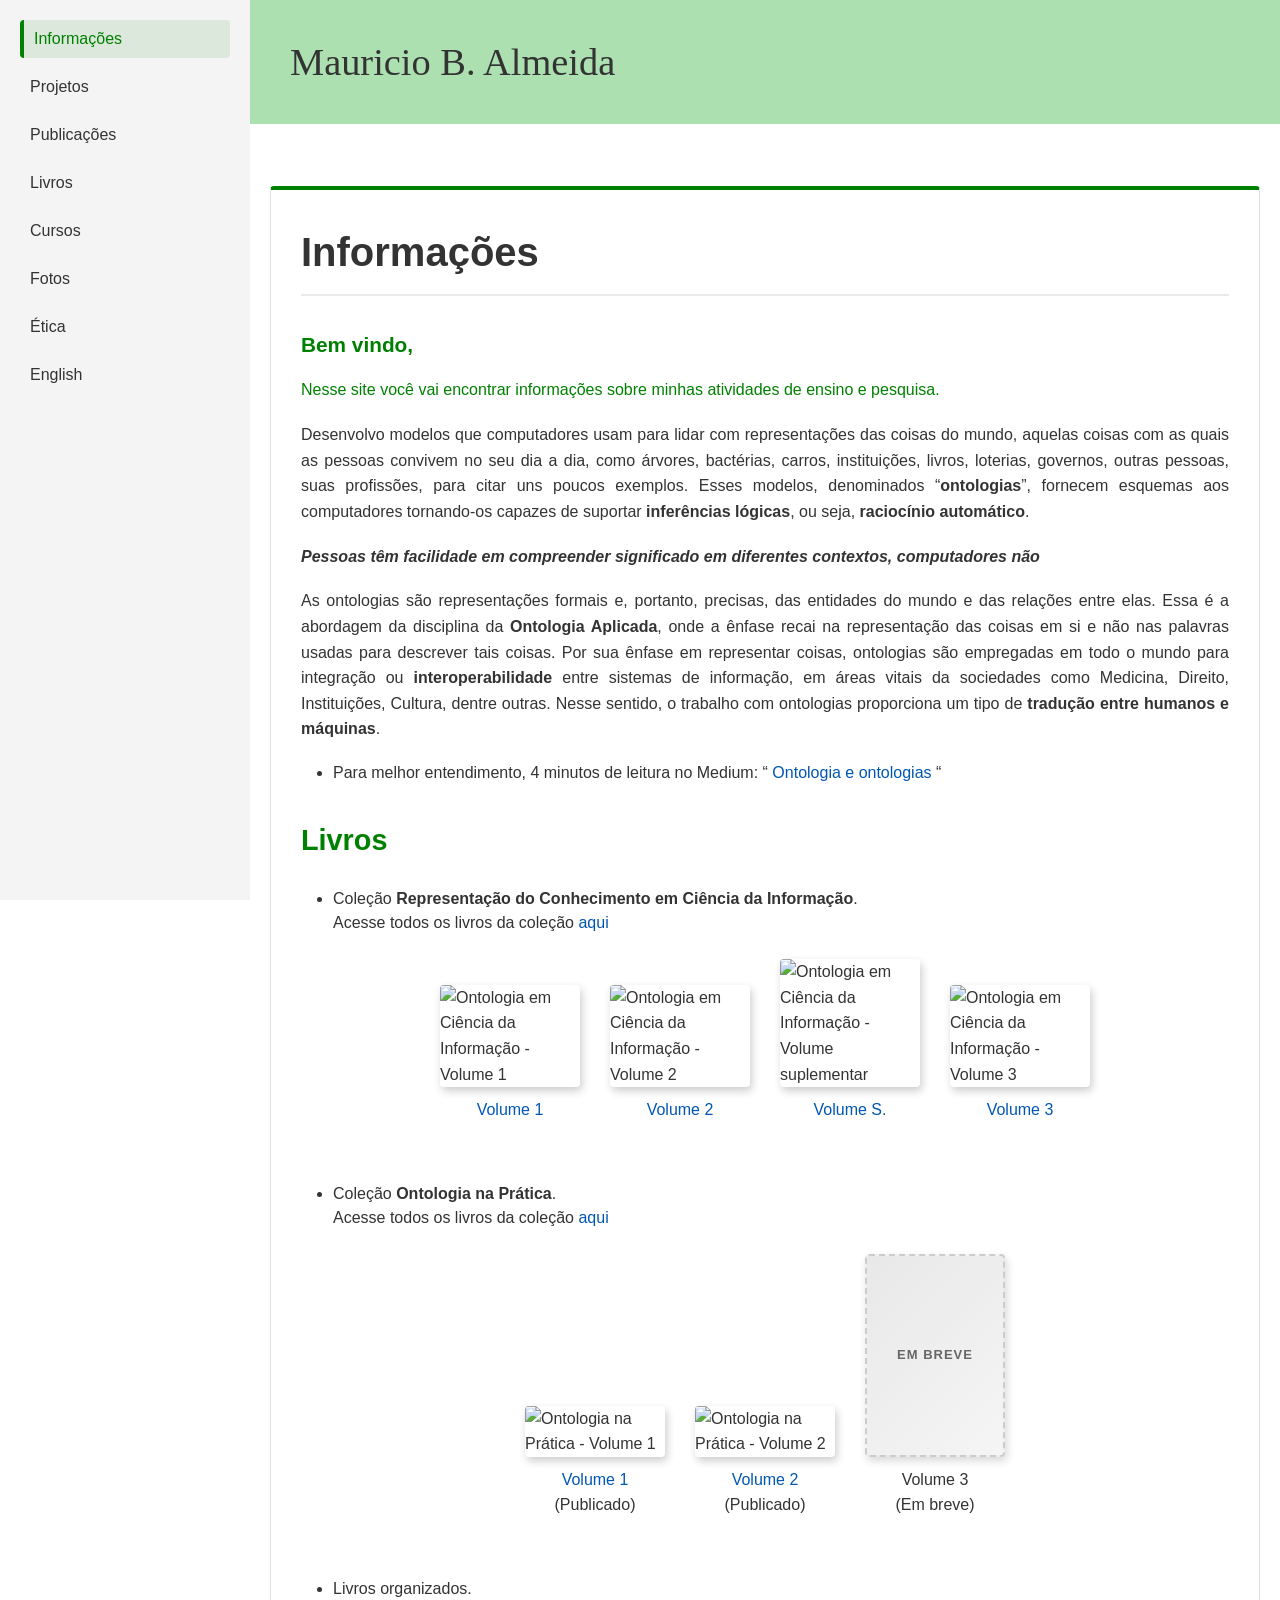
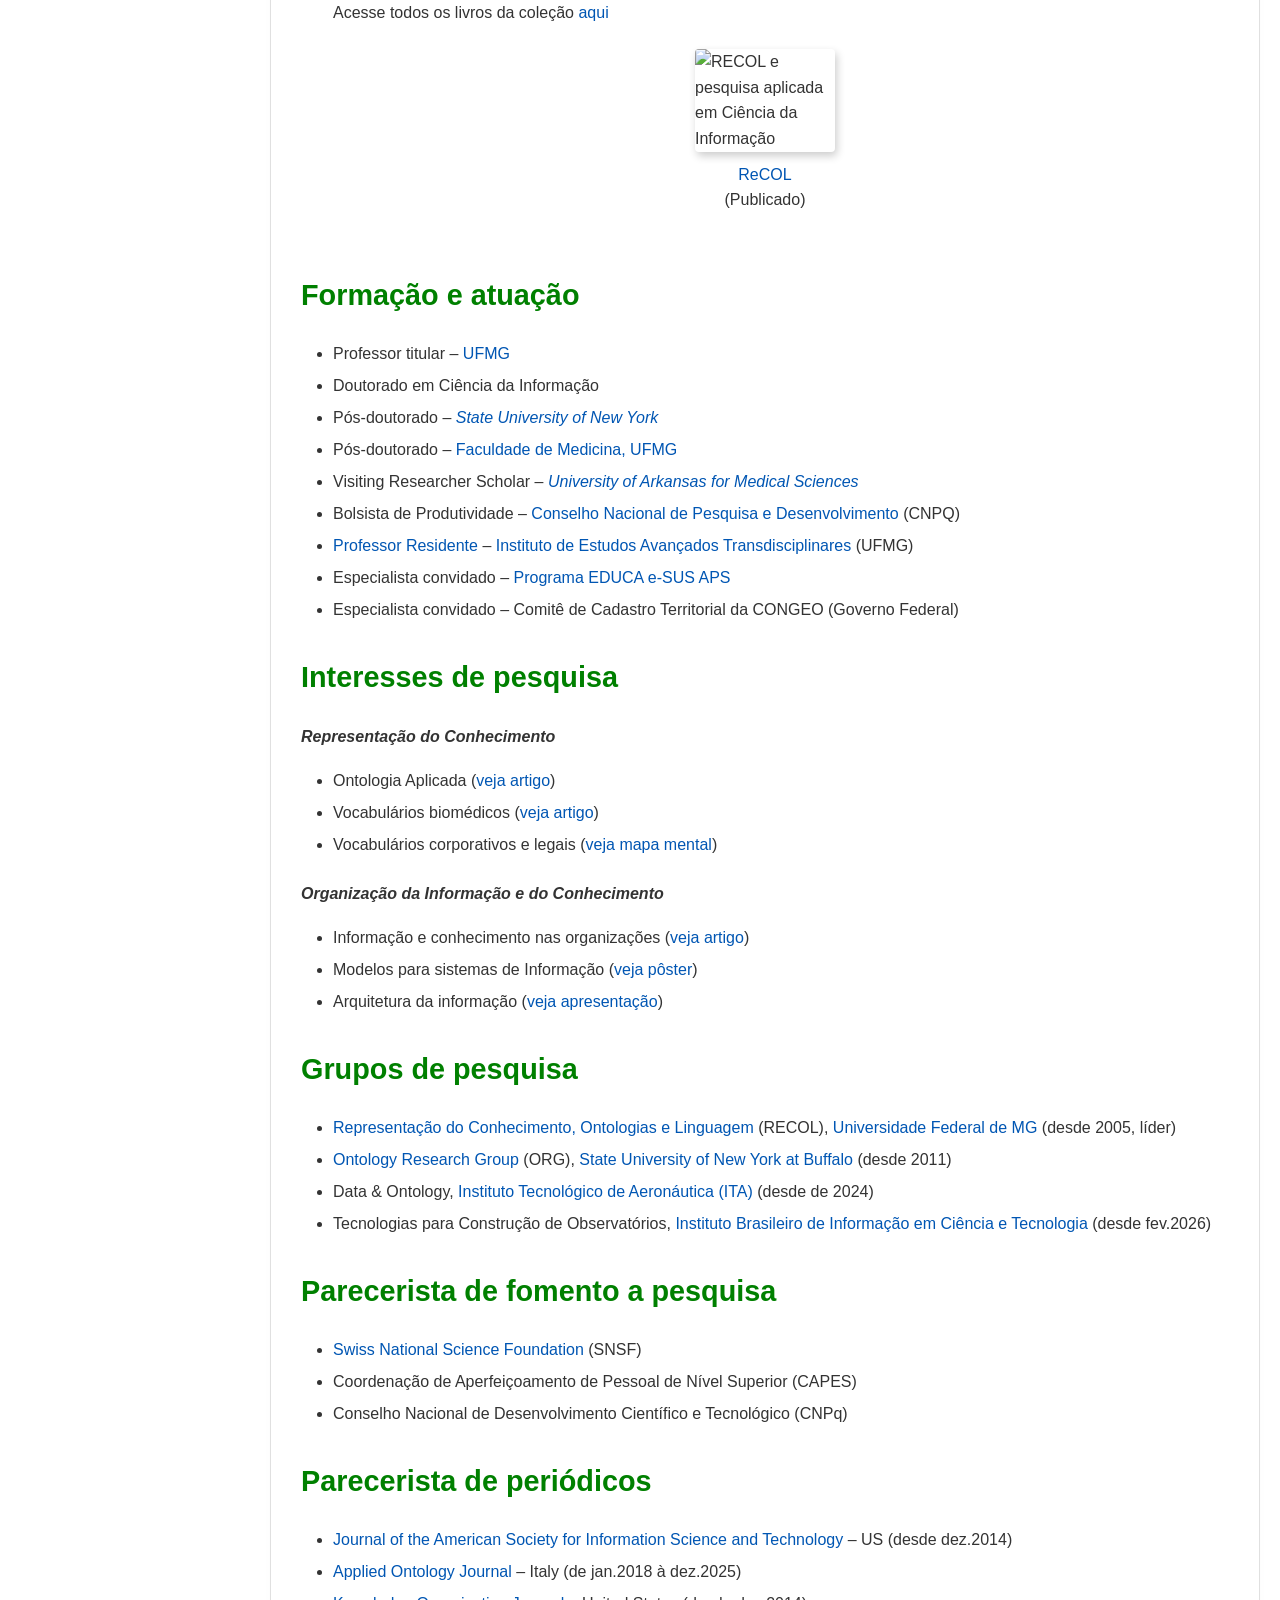
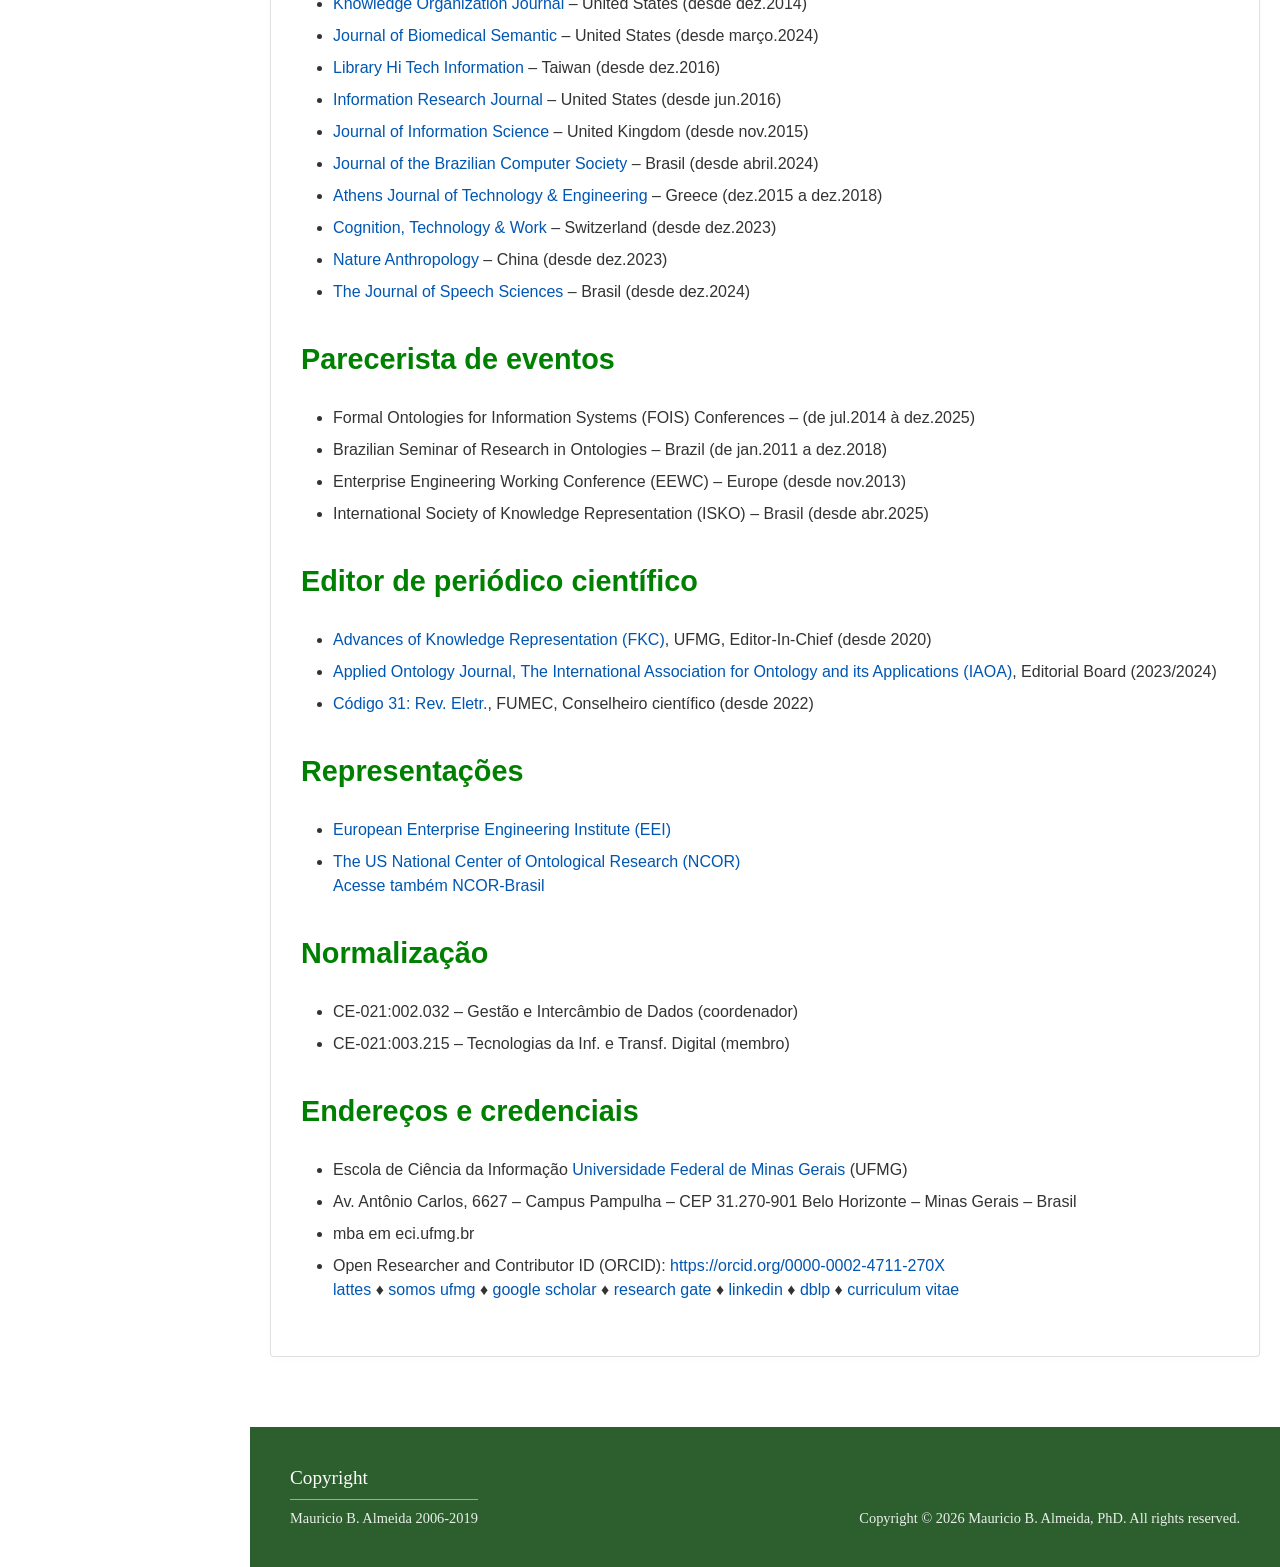
==== index.html @ 46928e05 "mais um upload site" ====
<!doctype html>
<html lang="pt-BR">
  <head>
    <meta charset="UTF-8" />
    <meta name="viewport" content="width=device-width, initial-scale=1.0" />
    <title>
      Mauricio B. Almeida, PhD – Universidade Federal de Minas Gerais
    </title>
    <meta
      name="description"
      content="Site oficial do Prof. Dr. Mauricio B. Almeida. Informações sobre ensino, projetos de pesquisa, publicações e cursos na área de Ciência da Informação e Ontologias."
    />
    <meta name="author" content="Mauricio B. Almeida" />
    <meta
      name="keywords"
      content="Mauricio Almeida, UFMG, Ciência da Informação, Ontologia, BFO, Pesquisa"
    />
    <meta
      property="og:title"
      content="Mauricio B. Almeida, PhD – Ensino & Pesquisa"
    />
    <meta
      property="og:description"
      content="Conheça as atividades de ensino, pesquisa e publicações do Prof. Dr. Mauricio B. Almeida da UFMG."
    />
    <meta
      property="og:image"
      content="https://ncor-brasil.github.io/MBA/assets/faviconUFMG-8-300x300.png"
    />
    <meta property="og:url" content="https://ncor-brasil.github.io/MBA/" />
    <meta property="og:type" content="website" />
    <link
      rel="icon"
      href="https://ncor-brasil.github.io/MBA/assets/faviconUFMG-8-300x300.png"
      sizes="192x192"
    />
    <link rel="stylesheet" href="./index.css" />
    <link rel="stylesheet" href="./styles.css" />
    <link
      rel="stylesheet"
      href="https://fonts.googleapis.com/css2?family=Material+Symbols+Outlined"
    />
  </head>
  <body>
    <div class="menu-mobile-header" onclick="toggleSidebar()">
      <span class="material-symbols-outlined toggleButton"> menu </span>
    </div>

    <aside class="sidebar">
      <div class="icons">
        <span class="material-symbols-outlined" onclick="toggleSidebar()"
          >close</span
        >
      </div>
      <nav class="nav">
        <ul class="nav__list">
          <li><a href="./index.html">Informações</a></li>
          <li><a href="./ProjectsPage/projects.html">Projetos</a></li>
          <li>
            <a href="./PublicationsPage/publications.html">Publicações</a>
          </li>
          <li><a href="./BooksPage/books.html">Livros</a></li>
          <li><a href="./CoursesPage/courses.html">Cursos</a></li>
          <li><a href="./PhotosPage/photos.html">Fotos</a></li>
          <li><a href="./EthicsPage/ethics.html">Ética</a></li>
          <li><a href="./EnglishPage/english.html">English</a></li>
        </ul>
      </nav>
    </aside>

    <main class="main-content">
      <div class="faixa-topo">
        <h1>Mauricio B. Almeida</h1>
      </div>
      <div class="main-content__text">
        <div class="projetos-container">
          <h1>Informações</h1>

          <h3>Bem vindo,</h3>
          <p style="color: #008000">
            Nesse site você vai encontrar informações sobre minhas atividades de
            ensino e pesquisa.
          </p>

          <p>
            Desenvolvo modelos que computadores usam para lidar com
            representações das coisas do mundo, aquelas coisas com as quais as
            pessoas convivem no seu dia a dia, como árvores, bactérias, carros,
            instituições, livros, loterias, governos, outras pessoas, suas
            profissões, para citar uns poucos exemplos. Esses modelos,
            denominados “<b>ontologias</b>”, fornecem esquemas aos computadores
            tornando-os capazes de suportar <b>inferências lógicas</b>, ou seja,
            <b>raciocínio automático</b>.
          </p>

          <p style="font-weight: 600">
            <i>
              Pessoas têm facilidade em compreender significado em diferentes
              contextos, computadores não
            </i>
          </p>

          <p>
            As ontologias são representações formais e, portanto, precisas, das
            entidades do mundo e das relações entre elas. Essa é a abordagem da
            disciplina da <b>Ontologia Aplicada</b>, onde a ênfase recai na
            representação das coisas em si e não nas palavras usadas para
            descrever tais coisas. Por sua ênfase em representar coisas,
            ontologias são empregadas em todo o mundo para integração ou
            <b>interoperabilidade</b> entre sistemas de informação, em áreas
            vitais da sociedades como Medicina, Direito, Instituições, Cultura,
            dentre outras. Nesse sentido, o trabalho com ontologias proporciona
            um tipo de <b>tradução entre humanos e máquinas</b>.
          </p>
          <ul>
            <li>
              Para melhor entendimento, 4 minutos de leitura no Medium: “
              <a
                href="https://medium.com/ia-biblio-br/ontologias-para-que-cd7a73e858c2"
                target="_blank"
                rel="noopener noreferrer"
              >
                Ontologia e ontologias </a
              >“
            </li>
          </ul>

          <h2>Livros</h2>
          <ul>
            <li>
              Coleção
              <b>Representação do Conhecimento em Ciência da Informação</b>.
              <br />Acesse todos os livros da coleção
              <a
                href="./BooksPage/books.html"
                target="_blank"
                rel="noopener noreferrer"
                >aqui</a
              >
            </li>
          </ul>
          <div class="booksOntologiaCienciaInformacao">
            <div class="book1">
              <img
                src="assets/livro1_plano-199x300.png"
                alt="Ontologia em Ciência da Informação - Volume 1"
              />
              <p>
                <a
                  href="./BooksPage/book-details.html?id=ontologia-informacao-1"
                  target="_blank"
                  rel="noopener noreferrer"
                  >Volume 1</a
                >
              </p>
            </div>
            <div class="book2">
              <img
                src="assets/livro2_plano-209x300.png"
                alt="Ontologia em Ciência da Informação - Volume 2"
              />
              <p>
                <a
                  href="./BooksPage/book-details.html?id=ontologia-informacao-2"
                  target="_blank"
                  rel="noopener noreferrer"
                  >Volume 2</a
                >
              </p>
            </div>
            <div class="bookS">
              <img
                src="assets/livroS_plano-196x300.png"
                alt="Ontologia em Ciência da Informação - Volume suplementar"
              />
              <p>
                <a
                  href="./BooksPage/book-details.html?id=ontologia-informacao-suplementar"
                  target="_blank"
                  rel="noopener noreferrer"
                  >Volume S.</a
                >
              </p>
            </div>
            <div class="book3">
              <img
                src="assets/livro3_plano-208x300.png"
                alt="Ontologia em Ciência da Informação - Volume 3"
              />
              <p>
                <a
                  href="./BooksPage/book-details.html?id=ontologia-informacao-3"
                  target="_blank"
                  rel="noopener noreferrer"
                  >Volume 3</a
                >
              </p>
            </div>
          </div>

          <ul>
            <li>
              Coleção <b>Ontologia na Prática</b>. <br />Acesse todos os livros
              da coleção
              <a
                href="./BooksPage/books.html"
                target="_blank"
                rel="noopener noreferrer"
                >aqui
              </a>
            </li>
          </ul>
          <div class="booksOntologiaPratica">
            <div class="book1">
              <img
                src="assets/Screenshot-2024-09-19-at-12.21.06-212x300.png"
                alt="Ontologia na Prática - Volume 1"
              />
              <p>
                <a
                  href="https://www.amazon.com.br/Ontologia-pr%C3%A1tica-projeto-metodologia-constru%C3%A7%C3%A3o-ebook/dp/B0DGXXV3TZ/ref=sr_1_5?__mk_pt_BR=%C3%85M%C3%85%C5%BD%C3%95%C3%91&crid=36M872V8HYXMQ&dib=eyJ2IjoiMSJ9.d6mxZJ5Nu7fdOs9aYoMSaiOumt1i8YY4rtlA_3G8lcjagfQ8Hly8UHkQI-5fp6JW9BlAHOQb7AWv8QHlfXzU-Hx1xxmvTBFiwbJovFJUO67rh_9TN3XHTdC9gWJWZ2Ur.JwnFqacjdwDTq9prQTlKcSyfp7B6IawtpFAFS_wjGTI&dib_tag=se&keywords=Mauricio+barcellos+almeida&qid=1763143618&sprefix=mauricio+barcellos+almeid%2Caps%2C241&sr=8-5"
                  target="_blank"
                  rel="noopener noreferrer"
                  >Volume 1</a
                >
                <br />
                (Publicado)
              </p>
            </div>
            <div class="book2">
              <img
                src="assets/IMG_0488-211x300.jpeg"
                alt="Ontologia na Prática - Volume 2"
              />
              <p>
                <a
                  href="https://www.amazon.com.br/Ontologia-na-pr%C3%A1tica-Modelagem-recomenda%C3%A7%C3%B5es-ebook/dp/B0FS7XL192/ref=sr_1_1?__mk_pt_BR=%C3%85M%C3%85%C5%BD%C3%95%C3%91&crid=36M872V8HYXMQ&dib=eyJ2IjoiMSJ9.d6mxZJ5Nu7fdOs9aYoMSaiOumt1i8YY4rtlA_3G8lcjagfQ8Hly8UHkQI-5fp6JW9BlAHOQb7AWv8QHlfXzU-Hx1xxmvTBFiwbJovFJUO67rh_9TN3XHTdC9gWJWZ2Ur.JwnFqacjdwDTq9prQTlKcSyfp7B6IawtpFAFS_wjGTI&dib_tag=se&keywords=Mauricio+barcellos+almeida&qid=1763143592&sprefix=mauricio+barcellos+almeid%2Caps%2C241&sr=8-1"
                  target="_blank"
                  rel="noopener noreferrer"
                  >Volume 2</a
                >
                <br />
                (Publicado)
              </p>
            </div>
            <div class="book3">
              <!-- <img src="" alt="Ontologia na Prática - Volume 3" /> -->
              <div class="cover-placeholder">
                <span>Em breve</span>
              </div>
              <p>
                Volume 3
                <br />
                (Em breve)
              </p>
            </div>
          </div>
          <ul>
            <li>
              Livros organizados.
              <br />Acesse todos os livros da coleção
              <a
                href="./BooksPage/books.html"
                target="_blank"
                rel="noopener noreferrer"
                >aqui</a
              >
            </li>
          </ul>
          <div class="booksOrganizados">
            <div class="book1">
              <img
                src="assets/livroR_plano-206x300.png"
                alt="RECOL e pesquisa aplicada em Ciência da Informação"
              />
              <p>
                <a
                  href="./BooksPage/book-details.html?id=ontologia-recol"
                  target="_blank"
                  rel="noopener noreferrer"
                  >ReCOL</a
                >
                <br />
                (Publicado)
              </p>
            </div>
          </div>

          <h2>Formação e atuação</h2>
          <ul>
            <li>
              Professor titular –
              <a
                href="https://www.ufmg.br/"
                target="_blank"
                rel="noopener noreferrer"
                >UFMG</a
              >
            </li>
            <li>Doutorado em Ciência da Informação</li>
            <li>
              Pós-doutorado –
              <a
                href="https://www.buffalo.edu/"
                target="_blank"
                rel="noopener noreferrer"
                ><i>State University of New York</i></a
              >
            </li>
            <li>
              Pós-doutorado –
              <a
                href="http://somos.ufmg.br/unidade/faculdade-de-medicina"
                target="_blank"
                rel="noopener noreferrer"
                >Faculdade de Medicina, UFMG</a
              >
            </li>
            <li>
              Visiting Researcher Scholar –
              <a
                href="https://medicine.uams.edu/dbmi/"
                target="_blank"
                rel="noopener noreferrer"
              >
                <i> University of Arkansas for Medical Sciences </i>
              </a>
            </li>
            <li>
              Bolsista de Produtividade –
              <a
                href="https://www.gov.br/cnpq/pt-br"
                target="_blank"
                rel="noopener noreferrer"
              >
                Conselho Nacional de Pesquisa e Desenvolvimento
              </a>
              (CNPQ)
            </li>
            <li>
              <a
                href="https://www.ufmg.br/ieat/residentes/mauricio-barcellos-almeida/"
                target="_blank"
                rel="noopener noreferrer"
              >
                Professor Residente
              </a>
              –
              <a
                href="https://www.ufmg.br/ieat/en/"
                target="_blank"
                rel="noopener noreferrer"
              >
                Instituto de Estudos Avançados Transdisciplinares
              </a>
              (UFMG)
            </li>
            <li>
              Especialista convidado –
              <a
                href="https://pesquisa.bvsalud.org/portal/resource/pt/biblio-1526821"
                target="_blank"
                rel="noopener noreferrer"
              >
                Programa EDUCA e-SUS APS
              </a>
            </li>
            <li>
              Especialista convidado – Comitê de Cadastro Territorial da CONGEO
              (Governo Federal)
            </li>
          </ul>

          <h2>Interesses de pesquisa</h2>
          <p style="font-weight: 600">
            <i>Representação do Conhecimento</i>
          </p>
          <ul>
            <li>
              Ontologia Aplicada (<a
                href="https://mba.eci.ufmg.br/wp-content/uploads/AS998735546982471400823119792_content_1.pdf"
                target="_blank"
                rel="noopener noreferrer"
                >veja artigo</a
              >)
            </li>
            <li>
              Vocabulários biomédicos (<a
                href="https://asistdl.onlinelibrary.wiley.com/doi/abs/10.1002/asi.23900"
                target="_blank"
                rel="noopener noreferrer"
                >veja artigo</a
              >)
            </li>
            <li>
              Vocabulários corporativos e legais (<a
                href="https://mba.eci.ufmg.br/wp-content/uploads/OntApproach_DocActs-v5.pdf"
                target="_blank"
                rel="noopener noreferrer"
                >veja mapa mental</a
              >)
            </li>
          </ul>
          <p style="font-weight: 600">
            <i>Organização da Informação e do Conhecimento</i>
          </p>
          <ul>
            <li>
              Informação e conhecimento nas organizações (<a
                href="https://mba.eci.ufmg.br/downloads/jasit_mba_final.pdf"
                target="_blank"
                rel="noopener noreferrer"
                >veja artigo</a
              >)
            </li>
            <li>
              Modelos para sistemas de Informação (<a
                href="https://mba.eci.ufmg.br/wp-content/uploads/2015/12/PosterAMIA_48wX60H.pdf"
                target="_blank"
                rel="noopener noreferrer"
                >veja pôster</a
              >)
            </li>
            <li>
              Arquitetura da informação (<a
                href="https://mba.eci.ufmg.br/wp-content/uploads/Presentation_v3e_short.pdf"
                target="_blank"
                rel="noopener noreferrer"
                >veja apresentação</a
              >)
            </li>
          </ul>

          <h2>Grupos de pesquisa</h2>
          <ul>
            <li>
              <a
                href="https://recol.eci.ufmg.br/"
                target="_blank"
                rel="noopener noreferrer"
                >Representação do Conhecimento, Ontologias e Linguagem</a
              >
              (RECOL),
              <a
                href="https://www.ufmg.br/"
                target="_blank"
                rel="noopener noreferrer"
                >Universidade Federal de MG</a
              >
              (desde 2005, líder)
            </li>
            <li>
              <a
                href="https://org.buffalo.edu/mba/mba_cv.html"
                target="_blank"
                rel="noopener noreferrer"
                >Ontology Research Group</a
              >
              (ORG),
              <a
                href="https://www.buffalo.edu/cas/philosophy.html"
                target="_blank"
                rel="noopener noreferrer"
                >State University of New York at Buffalo</a
              >
              (desde 2011)
            </li>
            <li>
              Data & Ontology,
              <a
                href="http://www.ita.br/"
                target="_blank"
                rel="noopener noreferrer"
                >Instituto Tecnológico de Aeronáutica (ITA)</a
              >
              (desde de 2024)
            </li>
            <li>
              Tecnologias para Construção de Observatórios,
              <a
                href="https://www.gov.br/ibict/pt-br"
                target="_blank"
                rel="noopener noreferrer"
                >Instituto Brasileiro de Informação em Ciência e Tecnologia</a
              >
              (desde fev.2026)
            </li>
          </ul>

          <h2>Parecerista de fomento a pesquisa</h2>
          <ul>
            <li>
              <a
                href="https://www.snf.ch/en/FKhU9kAtfXx7w9AI/page/home"
                target="_blank"
                rel="noopener noreferrer"
                >Swiss National Science Foundation</a
              >
              (SNSF)
            </li>
            <li>
              Coordenação de Aperfeiçoamento de Pessoal de Nível Superior
              (CAPES)
            </li>
            <li>
              Conselho Nacional de Desenvolvimento Científico e Tecnológico
              (CNPq)
            </li>
          </ul>

          <h2>Parecerista de periódicos</h2>
          <ul>
            <li>
              <a
                href="https://www.asisonline.org/jasist.html"
                target="_blank"
                rel="noopener noreferrer"
                >Journal of the American Society for Information Science and
                Technology</a
              >
              – US (desde dez.2014)
            </li>
            <li>
              <a
                href="https://www.iospress.com/catalog/journals/applied-ontology"
                target="_blank"
                rel="noopener noreferrer"
                >Applied Ontology Journal
              </a>
              – Italy (de jan.2018 à dez.2025)
            </li>
            <li>
              <a
                href="https://www.isko.org/ko.html"
                target="_blank"
                rel="noopener noreferrer"
                >Knowledge Organization Journal</a
              >
              – United States (desde dez.2014)
            </li>
            <li>
              <a
                href="https://link.springer.com/journal/13326"
                target="_blank"
                rel="noopener noreferrer"
                >Journal of Biomedical Semantic</a
              >
              – United States (desde março.2024)
            </li>
            <li>
              <a
                href="https://www.emeraldgrouppublishing.com/journal/lht"
                target="_blank"
                rel="noopener noreferrer"
                >Library Hi Tech Information</a
              >
              – Taiwan (desde dez.2016)
            </li>
            <li>
              <a
                href="https://informationr.net/ir/"
                target="_blank"
                rel="noopener noreferrer"
                >Information Research Journal</a
              >
              – United States (desde jun.2016)
            </li>
            <li>
              <a
                href="https://jis.sagepub.com/"
                target="_blank"
                rel="noopener noreferrer"
                >Journal of Information Science
              </a>
              – United Kingdom (desde nov.2015)
            </li>
            <li>
              <a
                href="https://journals-sol.sbc.org.br/index.php/jbcs/index"
                target="_blank"
                rel="noopener noreferrer"
                >Journal of the Brazilian Computer Society</a
              >
              – Brasil (desde abril.2024)
            </li>
            <li>
              <a
                href="https://www.athensjournals.gr/ajte"
                target="_blank"
                rel="noopener noreferrer"
                >Athens Journal of Technology & Engineering</a
              >
              – Greece (dez.2015 a dez.2018)
            </li>
            <li>
              <a
                href="https://link.springer.com/journal/10111"
                target="_blank"
                rel="noopener noreferrer"
                >Cognition, Technology & Work</a
              >
              – Switzerland (desde dez.2023)
            </li>
            <li>
              <a
                href="https://www.sciepublish.com/journals/natanthropol"
                target="_blank"
                rel="noopener noreferrer"
                >Nature Anthropology</a
              >
              – China (desde dez.2023)
            </li>
            <li>
              <a
                href="https://econtents.bc.unicamp.br/inpec/index.php/joss/index"
                target="_blank"
                rel="noopener noreferrer"
                >The Journal of Speech Sciences</a
              >
              – Brasil (desde dez.2024)
            </li>
          </ul>

          <h2>Parecerista de eventos</h2>
          <ul>
            <li>
              Formal Ontologies for Information Systems (FOIS) Conferences – (de
              jul.2014 à dez.2025)
            </li>
            <li>
              Brazilian Seminar of Research in Ontologies – Brazil (de jan.2011
              a dez.2018)
            </li>
            <li>
              Enterprise Engineering Working Conference (EEWC) – Europe (desde
              nov.2013)
            </li>
            <li>
              International Society of Knowledge Representation (ISKO) – Brasil
              (desde abr.2025)
            </li>
          </ul>

          <h2>Editor de periódico científico</h2>
          <ul>
            <li>
              <a
                href="https://periodicos.ufmg.br/index.php/fronteiras-rc"
                target="_blank"
                rel="noopener noreferrer"
                >Advances of Knowledge Representation (FKC)</a
              >, UFMG, Editor-In-Chief (desde 2020)
            </li>
            <li>
              <a
                href="https://journals.sagepub.com/home/apo"
                target="_blank"
                rel="noopener noreferrer"
                >Applied Ontology Journal, The International Association for
                Ontology and its Applications (IAOA)</a
              >, Editorial Board (2023/2024)
            </li>
            <li>
              <a
                href="https://revista.fumec.br/index.php/codigo31#:~:text=A%20%E2%80%9CC%C3%B3digo%2031%3A%20revista%20de,do%20Conhecimento%20da%20Universidade%20FUMEC."
                target="_blank"
                rel="noopener noreferrer"
                >Código 31: Rev. Eletr.</a
              >, FUMEC, Conselheiro científico (desde 2022)
            </li>
          </ul>

          <h2>Representações</h2>
          <ul>
            <li>
              <a
                href="https://ee-institute.org/"
                target="_blank"
                rel="noopener noreferrer"
                >European Enterprise Engineering Institute (EEI)</a
              >
            </li>
            <li>
              <a
                href="https://ncor.us/"
                target="_blank"
                rel="noopener noreferrer"
                >The US National Center of Ontological Research (NCOR)</a
              >
              <br />
              <a
                href="https://ncor-brasil.org/"
                target="_blank"
                rel="noopener noreferrer"
                >Acesse também NCOR-Brasil
              </a>
            </li>
          </ul>

          <h2>Normalização</h2>
          <ul>
            <li>
              CE-021:002.032 – Gestão e Intercâmbio de Dados (coordenador)
            </li>
            <li>
              CE-021:003.215 – Tecnologias da Inf. e Transf. Digital (membro)
            </li>
          </ul>

          <h2>Endereços e credenciais</h2>
          <ul>
            <li>
              Escola de Ciência da Informação
              <a
                href="https://www.ufmg.br/"
                target="_blank"
                rel="noopener noreferrer"
                >Universidade Federal de Minas Gerais</a
              >
              (UFMG)
            </li>
            <li>
              Av. Antônio Carlos, 6627 – Campus Pampulha – CEP 31.270-901 Belo
              Horizonte – Minas Gerais – Brasil
            </li>
            <li>mba em eci.ufmg.br</li>
            <li>
              Open Researcher and Contributor ID (ORCID):
              <a
                href="https://orcid.org/0000-0002-4711-270X"
                target="_blank"
                rel="noopener noreferrer"
                >https://orcid.org/0000-0002-4711-270X</a
              >
              <br />
              <a
                href="https://buscatextual.cnpq.br/buscatextual/visualizacv.do;jsessionid=1FB4E799E5BE388E4EA44C54D4ED0E37.buscatextual_0"
                target="_blank"
                rel="noopener noreferrer"
                >lattes</a
              >
              ♦
              <a
                href="https://somos.ufmg.br/professor/mauricio-barcellos-almeida"
                target="_blank"
                rel="noopener noreferrer"
                >somos ufmg</a
              >
              ♦
              <a
                href="https://scholar.google.com/citations?hl=en&user=kxOnyQwAAAAJ&view_op=list_works&sortby=pubdate&gmla=AJsN-F4Fh6JjX3MPxbh2HR3_ReFGfwd3kZ_qtlfzmspX7033Ec9FFQIgTjF3dqlk8bwD_WutVsWG8SGuATcYS2OWlEHABp4pmcVQ68P3pDAQPOudX2N_FhY&sciund=9173931142295304728&gmla=AJsN-F7l5EfXWkMflBB6Dx6jHzNMX0h4HL8CPRpD1w6VLpOm6w5A4cnab_zjyUknNJEzre4oIShzais5-1leLCTfHDGLojAY3ahAPVqWfjf5pR0bXIN65yE&sciund=313533263921183596&gmla=AJsN-F7Yvk88htANmMM7fmC2RRIqptg1rLP_AC91kcHnRmZFkzMywL2oLk0b7Z_kQgAuIhcr6mYX7s_TwkYGJ-dHzxNS4-CJFySpg8rSz5nm4akklGZtg4Q&sciund=2472489304155618729"
                target="_blank"
                rel="noopener noreferrer"
                >google scholar</a
              >
              ♦
              <a
                href="https://www.researchgate.net/profile/Mauricio-Almeida"
                target="_blank"
                rel="noopener noreferrer"
                >research gate</a
              >
              ♦
              <a
                href="https://www.linkedin.com/404/"
                target="_blank"
                rel="noopener noreferrer"
                >linkedin
              </a>
              ♦
              <a
                href="https://dblp.org/pid/77/7381.html"
                target="_blank"
                rel="noopener noreferrer"
                >dblp</a
              >
              ♦
              <a
                href="https://mba.eci.ufmg.br/wp-content/uploads/curr_2022web.pdf"
                target="_blank"
                rel="noopener noreferrer"
                >curriculum vitae</a
              >
            </li>
          </ul>
        </div>
      </div>

      <footer class="site-footer">
        <div class="footer-left">
          <h4>Copyright</h4>
          <p>Mauricio B. Almeida 2006-2019</p>
        </div>
        <div class="footer-right">
          <p>
            Copyright &copy; 2026 Mauricio B. Almeida, PhD. All rights reserved.
          </p>
        </div>
      </footer>
    </main>

    <script src="index.js"></script>
  </body>
</html>
---- index.css ----
* {
  margin: 0;
  padding: 0;
  box-sizing: border-box;
}

:root {
  --verde-ufmg: #008000;
  --cor-texto: #333333;
}

.sidebar {
  width: 100%;
  max-width: 250px;
  background-color: #f4f4f4;
  padding: 20px;
  min-height: 100vh;
  overflow-y: auto;
  position: fixed;
  top: 0;
  left: 0;
  z-index: 1000;
  transform: translateX(-100%);

  background: rgba(244, 244, 244, 0.8);
  backdrop-filter: blur(12px);
  -webkit-backdrop-filter: blur(12px);
  border-right: 1px solid rgba(255, 255, 255, 0.4);
  box-shadow: 5px 0 25px rgba(0, 0, 0, 0.05);
  transition: transform 0.4s cubic-bezier(0.16, 1, 0.3, 1);
}
.sidebar.active {
  transform: translateX(0);
}
.sidebar .icons {
  display: flex;
  justify-content: end;
  align-items: center;
  margin-bottom: 20px;
}
.sidebar .icons .material-symbols-outlined {
  font-size: 24px;
  cursor: pointer;
  color: #333;
}
.sidebar nav {
  margin-top: 0;
}
.sidebar a {
  text-decoration: none;
  color: #333;
  display: block;
  padding: 10px;
  border-radius: 4px;
  font-family: sans-serif;
  font-weight: 500;
  transition:
    background-color 0.2s ease,
    color 0.2s ease;
}
.sidebar a:hover {
  background-color: rgba(0, 86, 179, 0.1);
  color: #008000;
}
.ativo_menu {
  color: var(--verde-ufmg) !important;
  font-weight: bold;
  background-color: rgba(0, 128, 0, 0.1);
  border-left: 4px solid var(--verde-ufmg);
  border-radius: 0 4px 4px 0;
}
.sidebar li {
  list-style: none;
  margin-bottom: 10px;
  opacity: 0;
  transform: translateX(-15px);
  transition:
    opacity 0.4s ease,
    transform 0.4s ease;
}
.sidebar.active li {
  opacity: 1;
  transform: translateX(0);
}
.sidebar.active li:nth-child(1) {
  transition-delay: 0.1s;
}
.sidebar.active li:nth-child(2) {
  transition-delay: 0.16s;
}
.sidebar.active li:nth-child(3) {
  transition-delay: 0.22s;
}
.sidebar.active li:nth-child(4) {
  transition-delay: 0.28s;
}
.sidebar.active li:nth-child(5) {
  transition-delay: 0.34s;
}
.sidebar.active li:nth-child(6) {
  transition-delay: 0.4s;
}
.sidebar.active li:nth-child(7) {
  transition-delay: 0.46s;
}
.sidebar.active li:nth-child(8) {
  transition-delay: 0.52s;
}
.sidebar.active li:nth-child(9) {
  transition-delay: 0.58s;
}

.menu-mobile-header {
  display: flex;
  position: fixed;
  top: 7px;
  left: 7px;
  background: rgba(244, 244, 244, 0.8);
  backdrop-filter: blur(12px);
  -webkit-backdrop-filter: blur(12px);
  border: 1px solid rgba(255, 255, 255, 0.4);
  box-shadow: 5px 0 25px rgba(0, 0, 0, 0.05);
  padding: 10px;
  border-radius: 4px;
  cursor: pointer;
  z-index: 999;
}
.menu-mobile-header .material-symbols-outlined {
  font-size: 24px;
  cursor: pointer;
}

@media (max-width: 767px) {
  .site-footer {
    flex-direction: column;
    align-items: flex-start !important;
    padding: 30px 20px;
  }
}

@media (min-width: 768px) {
  .sidebar {
    transform: translateX(0);
    background-color: #f4f4f4;
    backdrop-filter: none;
    -webkit-backdrop-filter: none;
    border-right: none;
    box-shadow: none;
  }
  .sidebar li {
    opacity: 1;
    transform: translateX(0);
    transition: none;
  }
  .sidebar .icons {
    display: none;
  }

  .menu-mobile-header {
    display: none;
  }
}

.cover-placeholder {
  width: 100%;
  aspect-ratio: 207 / 300;
  background: linear-gradient(135deg, #e8e8e8, #f5f5f5);
  border: 2px dashed #cccccc;
  border-radius: 4px;
  display: flex;
  align-items: center;
  justify-content: center;
  box-shadow: 2px 4px 8px rgba(0, 0, 0, 0.15);
  margin-bottom: 10px;
}
.cover-placeholder span {
  font-size: 13px;
  color: #666666;
  font-weight: bold;
  text-transform: uppercase;
  letter-spacing: 1px;
  font-family: Arial, sans-serif;
}

.site-footer {
  background-color: #2c5e2e;
  color: #ffffff;
  padding: 40px;
  display: flex;
  justify-content: space-between;
  align-items: flex-end;
  margin-top: 40px;
  flex-wrap: wrap;
  gap: 30px;
}
.footer-left h4 {
  font-size: 1.2rem;
  margin-bottom: 10px;
  border-bottom: 1px solid rgba(255, 255, 255, 0.5);
  padding-bottom: 10px;
  font-weight: normal;
}
.footer-left p,
.footer-right p {
  font-size: 0.9rem;
  color: rgba(255, 255, 255, 0.9);
}

.main-content {
  margin-left: 250px;
  width: calc(100% - 250px);
}
.main-content__text {
  padding: 30px 20px;
  font-family: Arial, Helvetica, sans-serif;
  line-height: 1.6;
  color: var(--cor-texto);
}
.main-content__text h1,
.main-content__text h2,
.main-content__text h3 {
  color: var(--verde-ufmg);
}
.main-content__text h1 {
  font-size: 2.5rem;
  color: var(--cor-texto);
  margin-bottom: 2rem;
  border-bottom: 2px solid #eaeaea;
  padding-bottom: 10px;
}
.main-content__text h2 {
  font-size: 1.8rem;
  margin-top: 2rem;
  margin-bottom: 1.5rem;
}
.main-content__text h3 {
  font-size: 1.3rem;
  margin-top: 1.5rem;
  margin-bottom: 1rem;
}
.main-content__text p {
  margin-bottom: 1.2rem;
  line-height: 1.6;
  text-align: justify;
}
.main-content__text ul {
  padding-left: 2rem;
  margin-bottom: 1.5rem;
}
.main-content__text li {
  margin-bottom: 0.5rem;
  line-height: 1.5;
}
.main-content__text a {
  color: #0056b3;
  text-decoration: none;
}
.main-content__text a:hover {
  text-decoration: underline;
}

.projetos-container,
.livros-container,
.detalhes-livro {
  background-color: #ffffff;
  border: 1px solid #e0e0e0;
  border-top: 4px solid var(--verde-ufmg);
  border-radius: 4px;
  padding: 30px;
  margin-top: 2rem;
  box-shadow: 0 2px 10px rgba(0, 0, 0, 0.02);
}
.projetos-titulo,
.livros-titulo {
  color: var(--verde-ufmg);
  font-size: 1.6rem;
  margin-bottom: 20px;
  font-weight: 500;
  border-bottom: 1px solid #e0e0e0;
  padding-bottom: 15px;
  margin-top: 0 !important;
}

.faixa-topo {
  width: 100%;
  padding: 40px 40px;
  background-color: #ace0b0;
}

.faixa-topo h1 {
  color: var(--cor-texto); 
  font-size: 2.4rem;
  margin: 0;
  font-weight: normal;
}

@media (max-width: 767px) {
  .faixa-topo {
    padding: 30px 15px;
  }
  .faixa-topo h1 {
    font-size: 1.8rem;
    /* Se o ícone do menu continuar absoluto e sobrepondo, você pode manter uma margin aqui ou usar o Flexbox no header como conversamos */
    margin-top: 25px; 
  }
}

/* .faixa-topo {
  width: 100%;
  padding: 40px 40px 10px 40px;
  background-color: transparent;
}
.faixa-topo h1 {
  color: var(--cor-texto);
  font-size: 2.4rem;
  margin: 0;
  font-weight: normal;
  border-bottom: 4px solid var(--verde-ufmg);
  padding-bottom: 10px;
  display: inline-block;
}
@media (max-width: 767px) {
  .faixa-topo {
    padding: 30px 15px 10px 15px;
  }
  .faixa-topo h1 {
    font-size: 1.8rem;
    margin-top: 25px;
  }
} */

.btn-voltar {
  display: block;
  width: fit-content;
  margin: 20px auto 0 auto;
  padding: 10px 25px;
  background-color: #f8f9fa;
  color: #333 !important;
  border: 1px solid #ccc;
  border-radius: 25px;
  text-decoration: none !important;
  font-weight: bold;
  transition: all 0.3s;
}
.btn-voltar:hover {
  background-color: #e2e6ea;
  border-color: #dae0e5;
}

@media (max-width: 767px) {
  .main-content {
    margin-left: 0;
    width: 100%;
  }
  .main-content__text {
    padding: 20px 15px;
  }
  .projetos-container,
  .livros-container,
  .detalhes-livro {
    padding: 25px 15px;
  }
}
---- styles.css ----
.main-content > img {
  width: 100%;
  max-height: 500px;
  object-fit: cover;
  object-position: center;
  display: block;
}

.booksOntologiaCienciaInformacao,
.booksOntologiaPratica,
.booksOrganizados {
  display: flex;
  flex-wrap: wrap;
  gap: 30px;
  margin-top: 20px;
  margin-bottom: 40px;
  align-items: flex-end;
  justify-content: center;
}
.booksOntologiaCienciaInformacao div,
.booksOntologiaPratica div,
.booksOrganizados div {
  width: 140px;
}
.booksOntologiaCienciaInformacao div p,
.booksOntologiaPratica div p,
.booksOrganizados div p {
  text-align: center !important;
}
.booksOntologiaCienciaInformacao img,
.booksOntologiaPratica img,
.booksOrganizados img {
  width: 100%;
  height: auto;
  box-shadow: 2px 4px 8px rgba(0, 0, 0, 0.2);
  border-radius: 4px;
  margin-bottom: 10px;
}
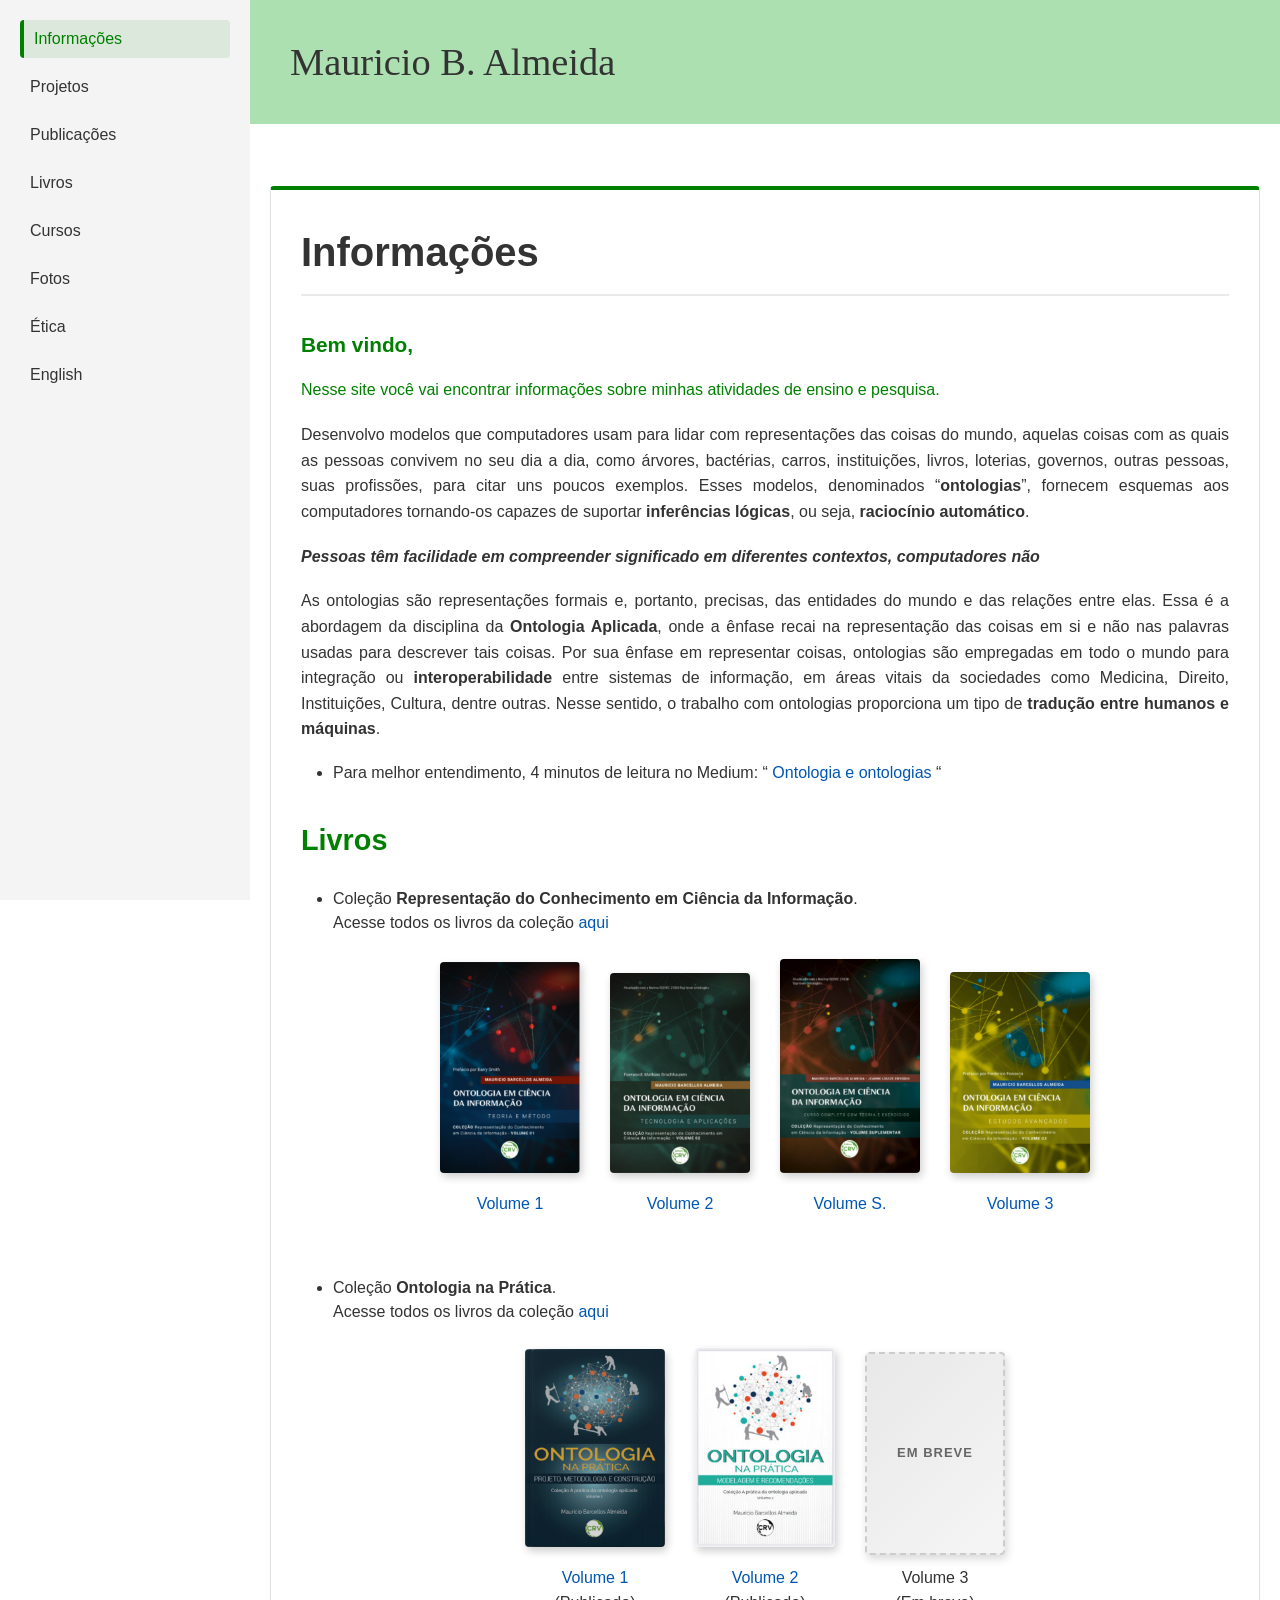
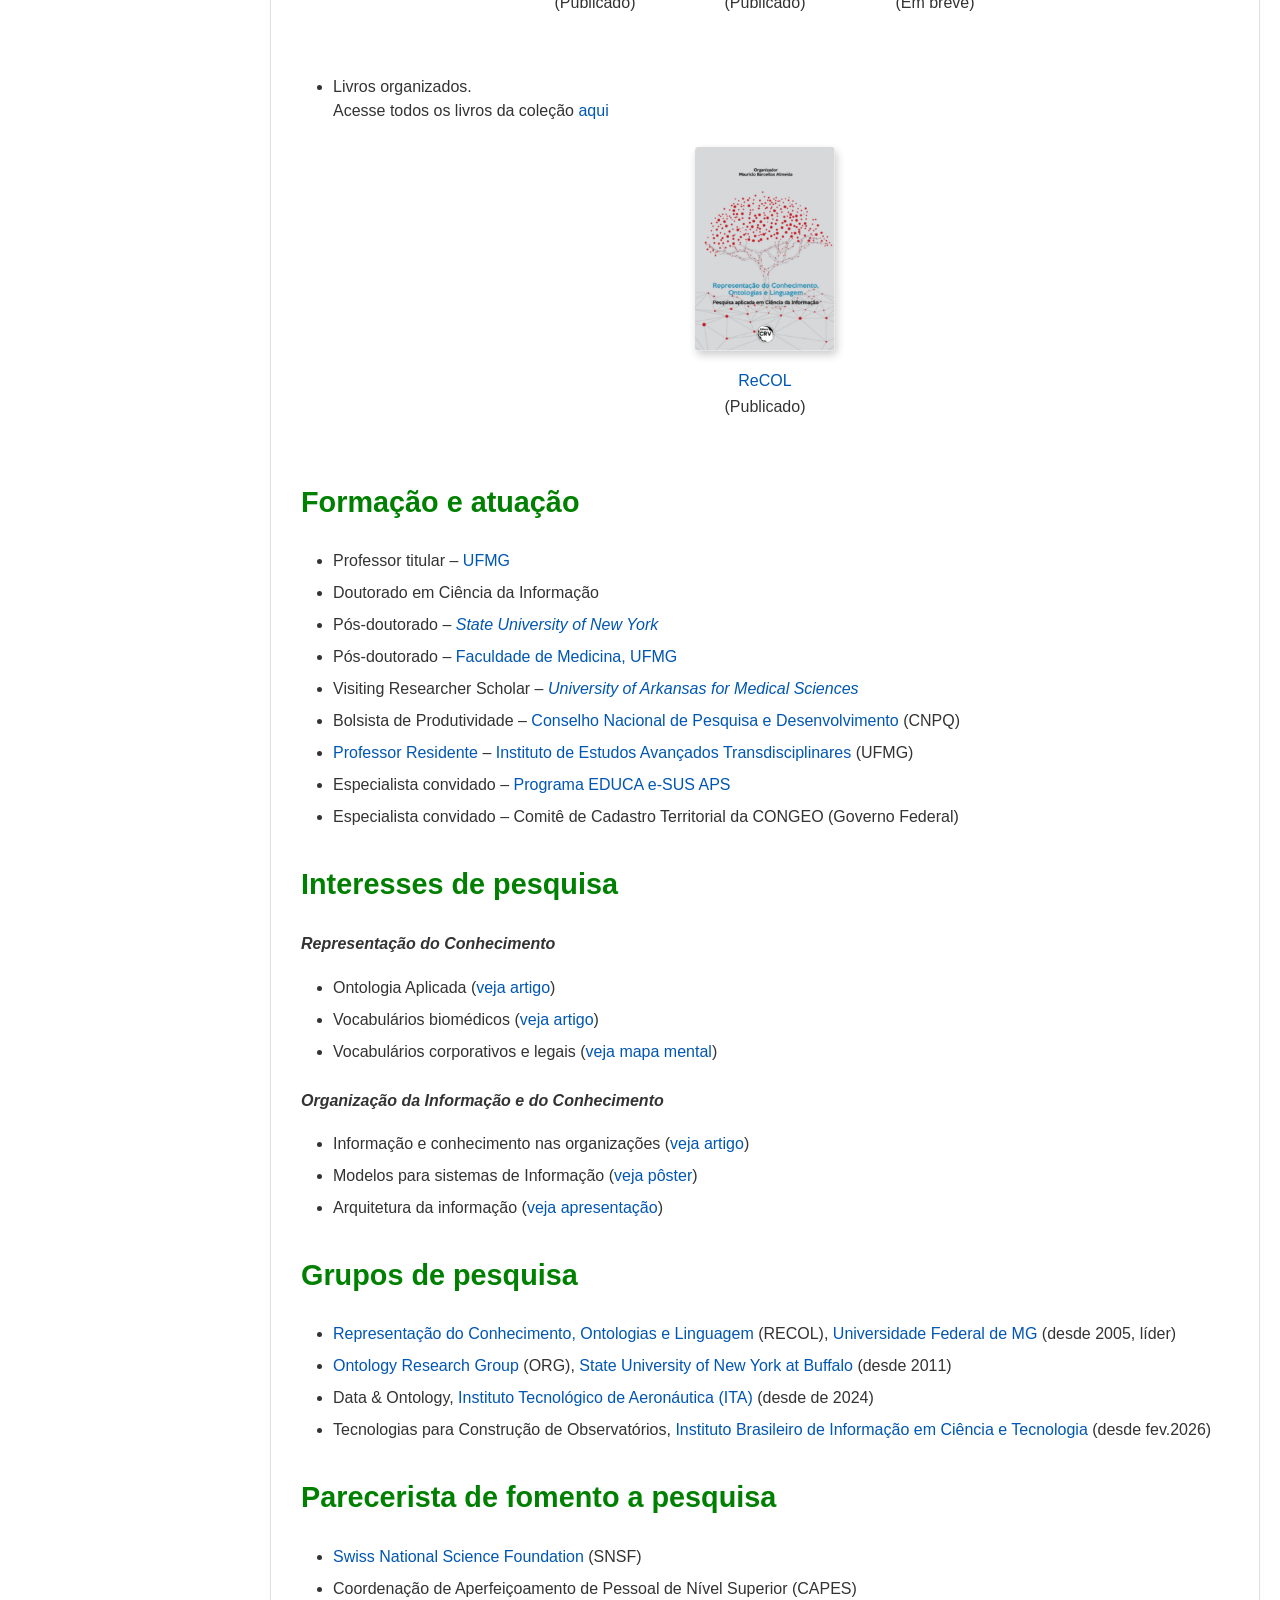
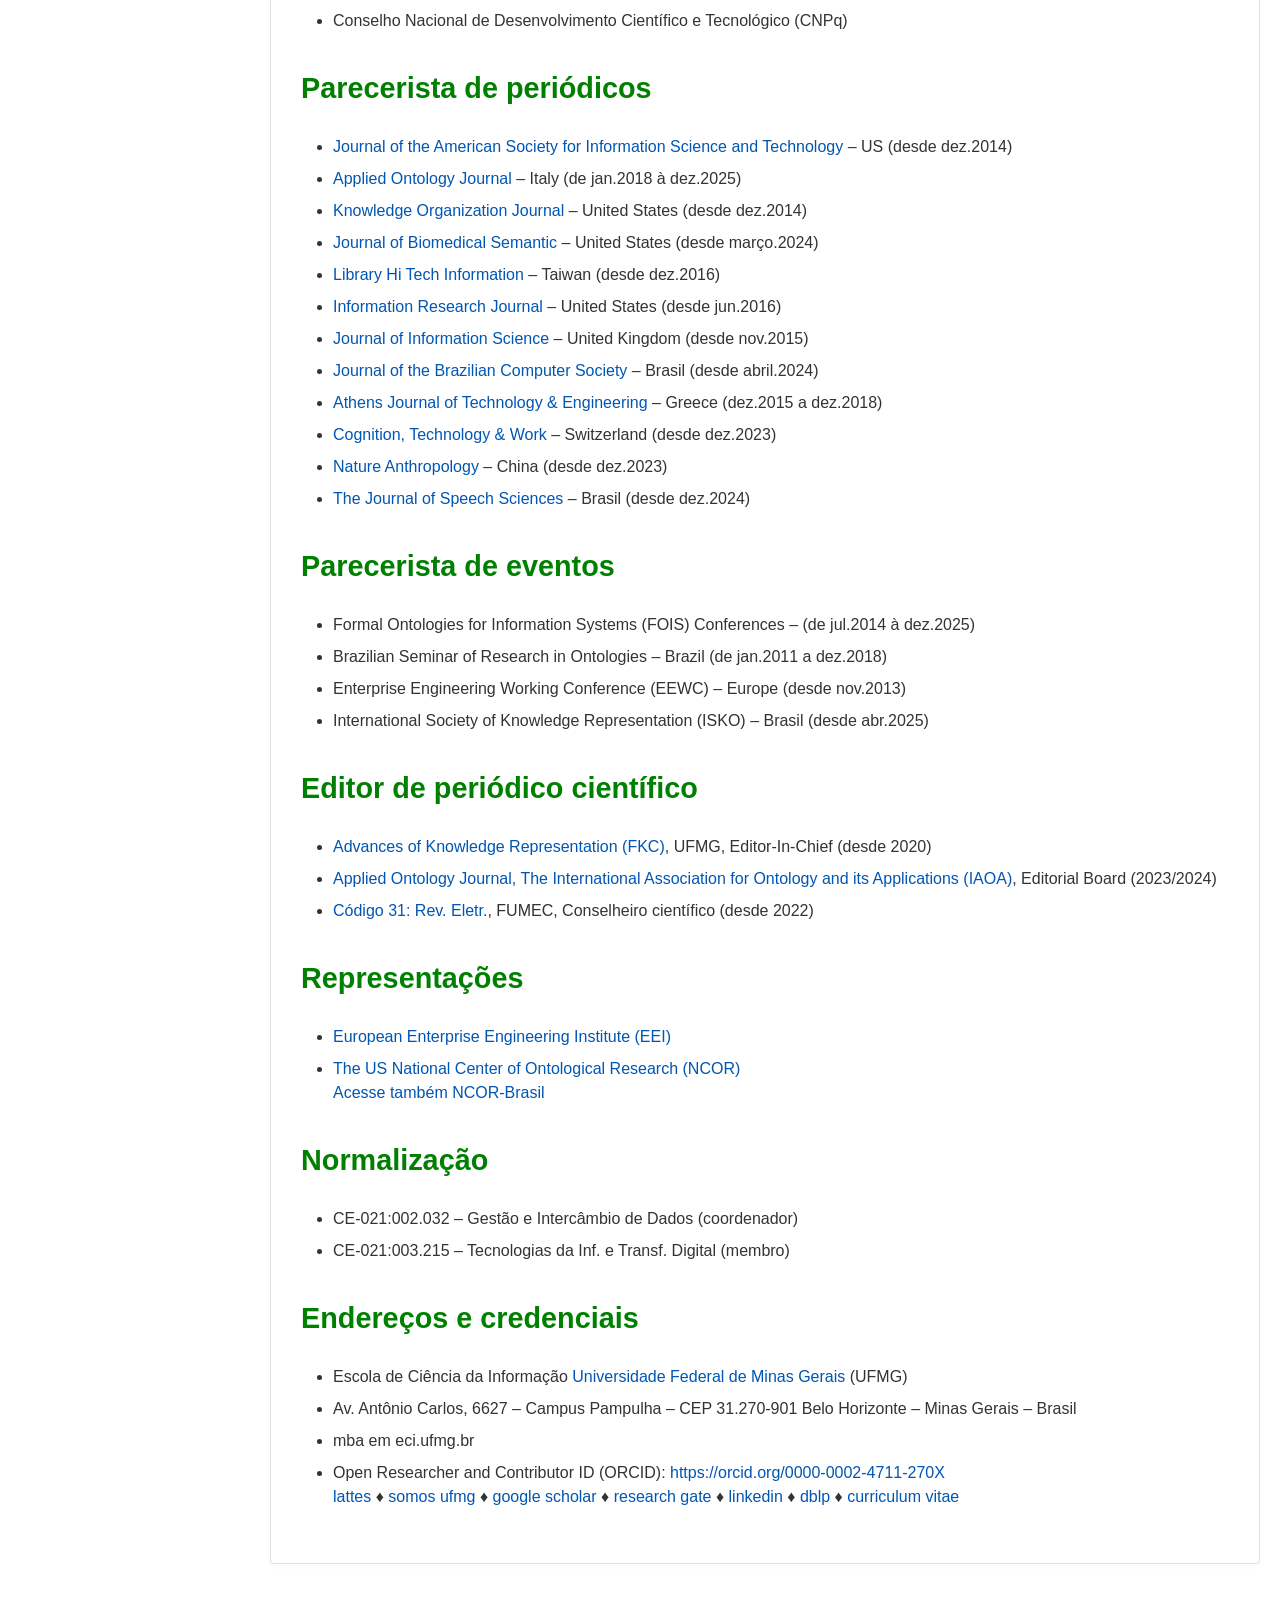
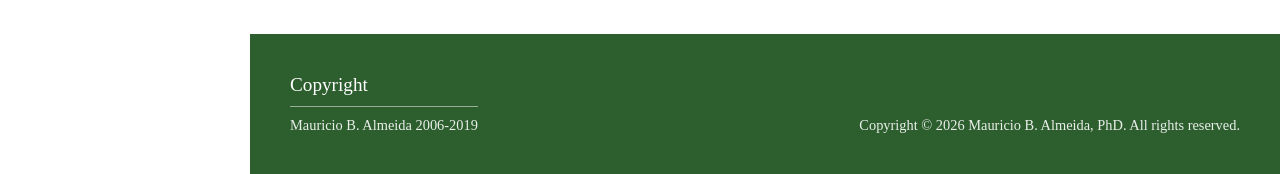
==== commit ea807967: "Corrigido url de metatags." ====
--- a/index.html
+++ b/index.html
@@ -25,13 +25,13 @@
     />
     <meta
       property="og:image"
-      content="https://ncor-brasil.github.io/MBA/assets/faviconUFMG-8-300x300.png"
+      content="https://ncor-br.github.io/mba/assets/faviconUFMG-8-300x300.png"
     />
-    <meta property="og:url" content="https://ncor-brasil.github.io/MBA/" />
+    <meta property="og:url" content="https://ncor-brasil.github.io/mba/" />
     <meta property="og:type" content="website" />
     <link
       rel="icon"
-      href="https://ncor-brasil.github.io/MBA/assets/faviconUFMG-8-300x300.png"
+      href="https://ncor-br.github.io/mba/assets/faviconUFMG-8-300x300.png"
       sizes="192x192"
     />
     <link rel="stylesheet" href="./index.css" />
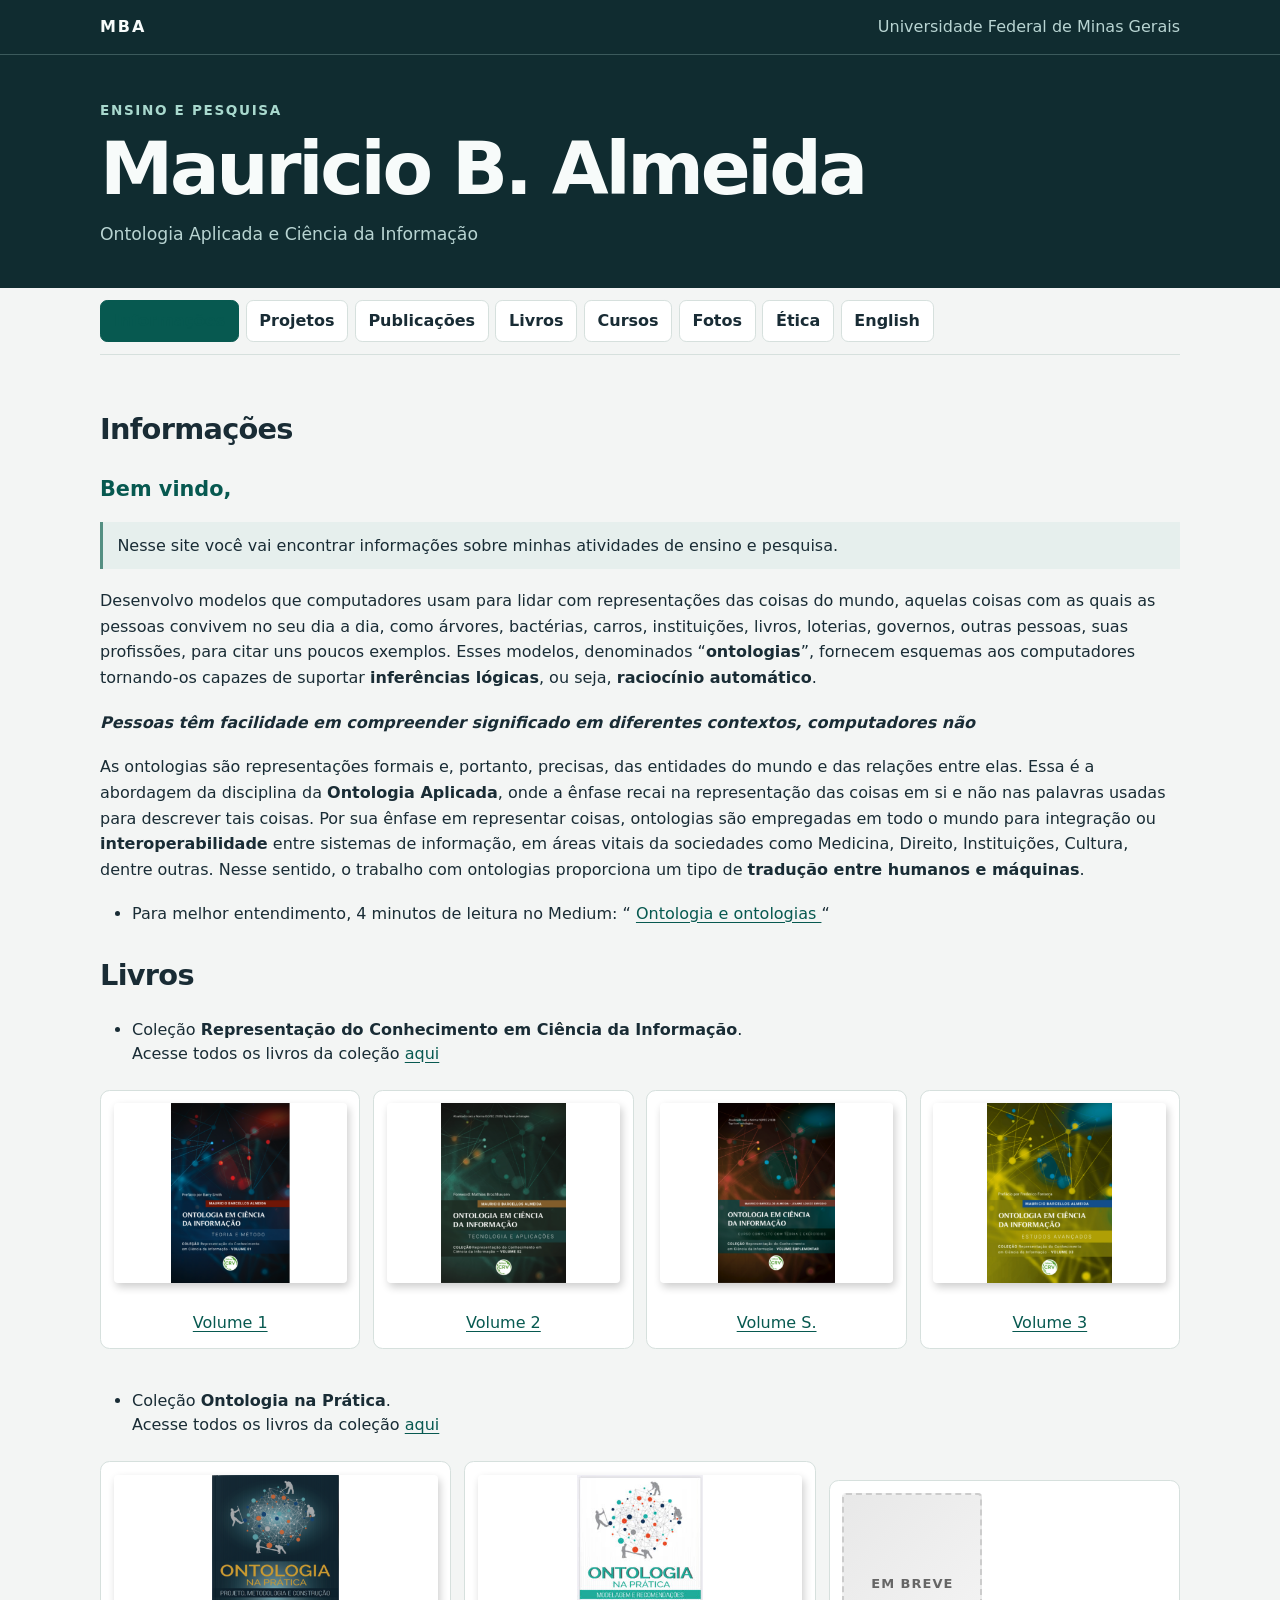
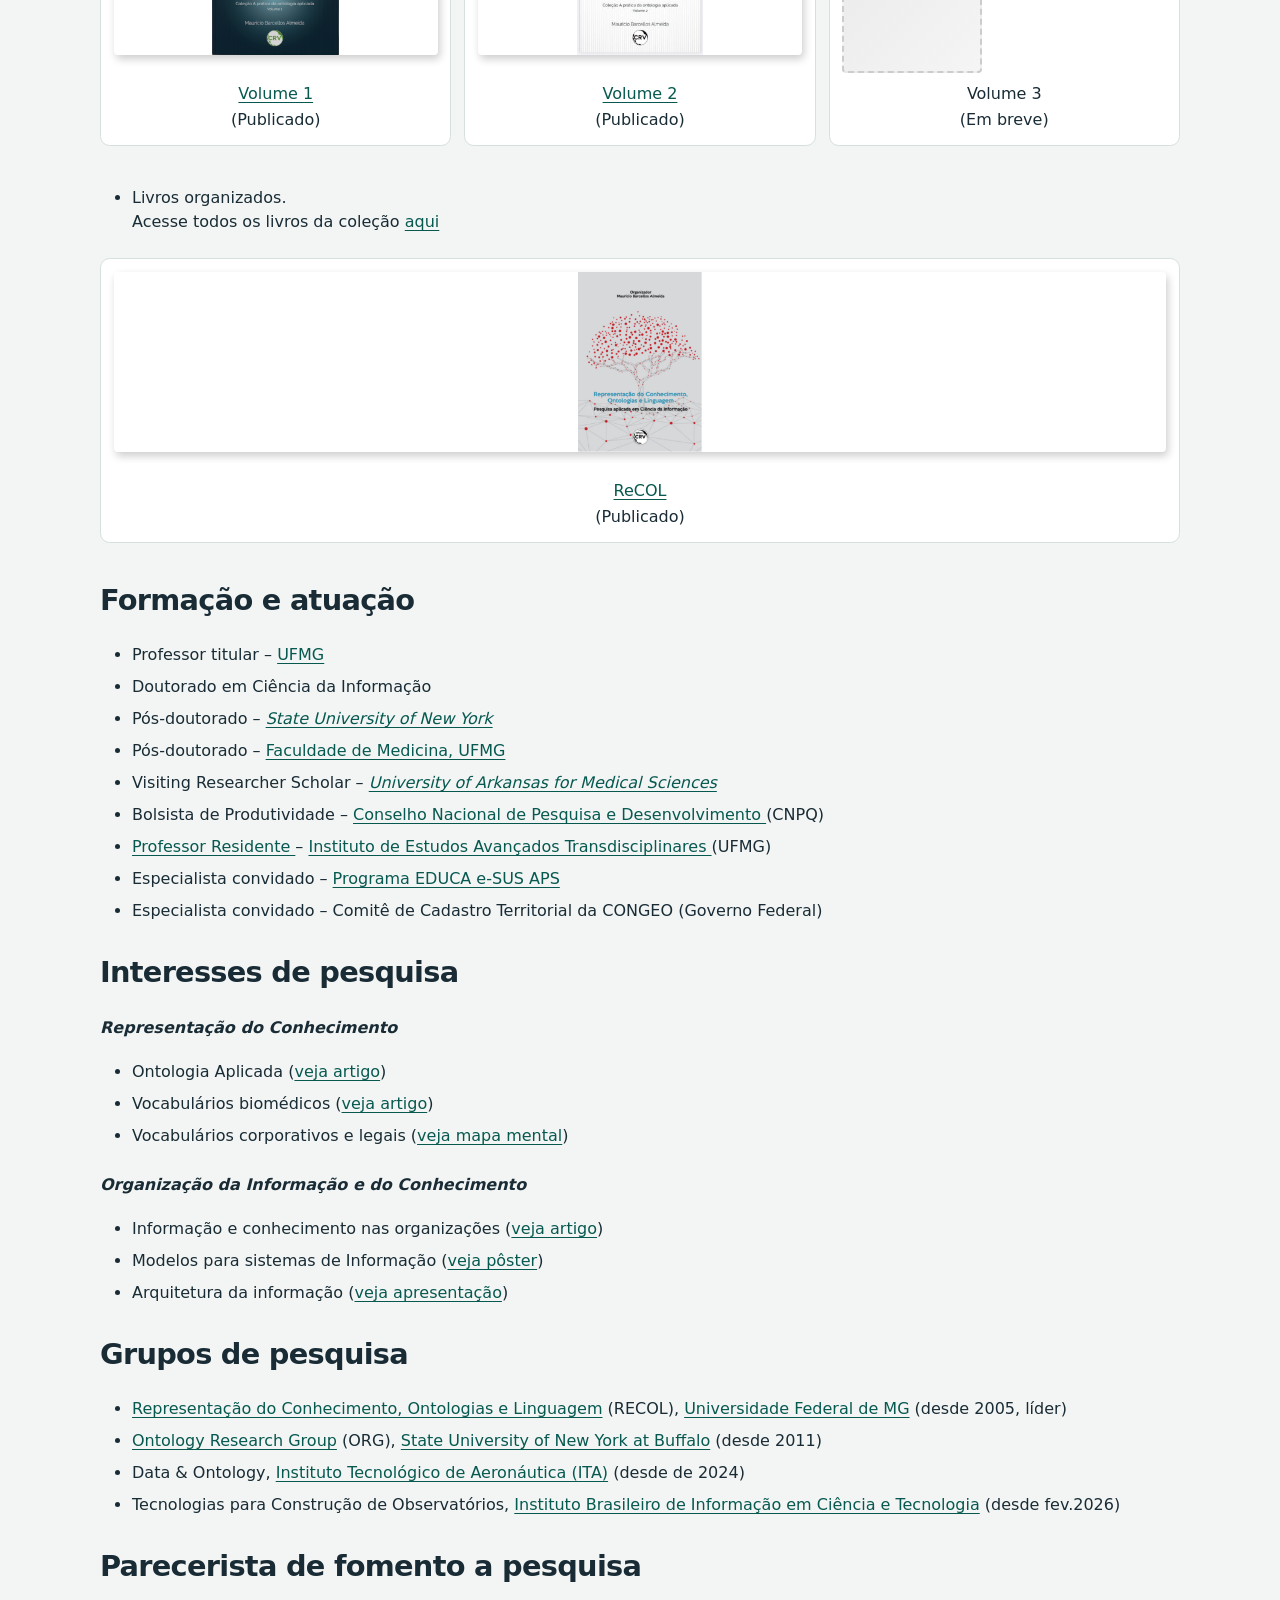
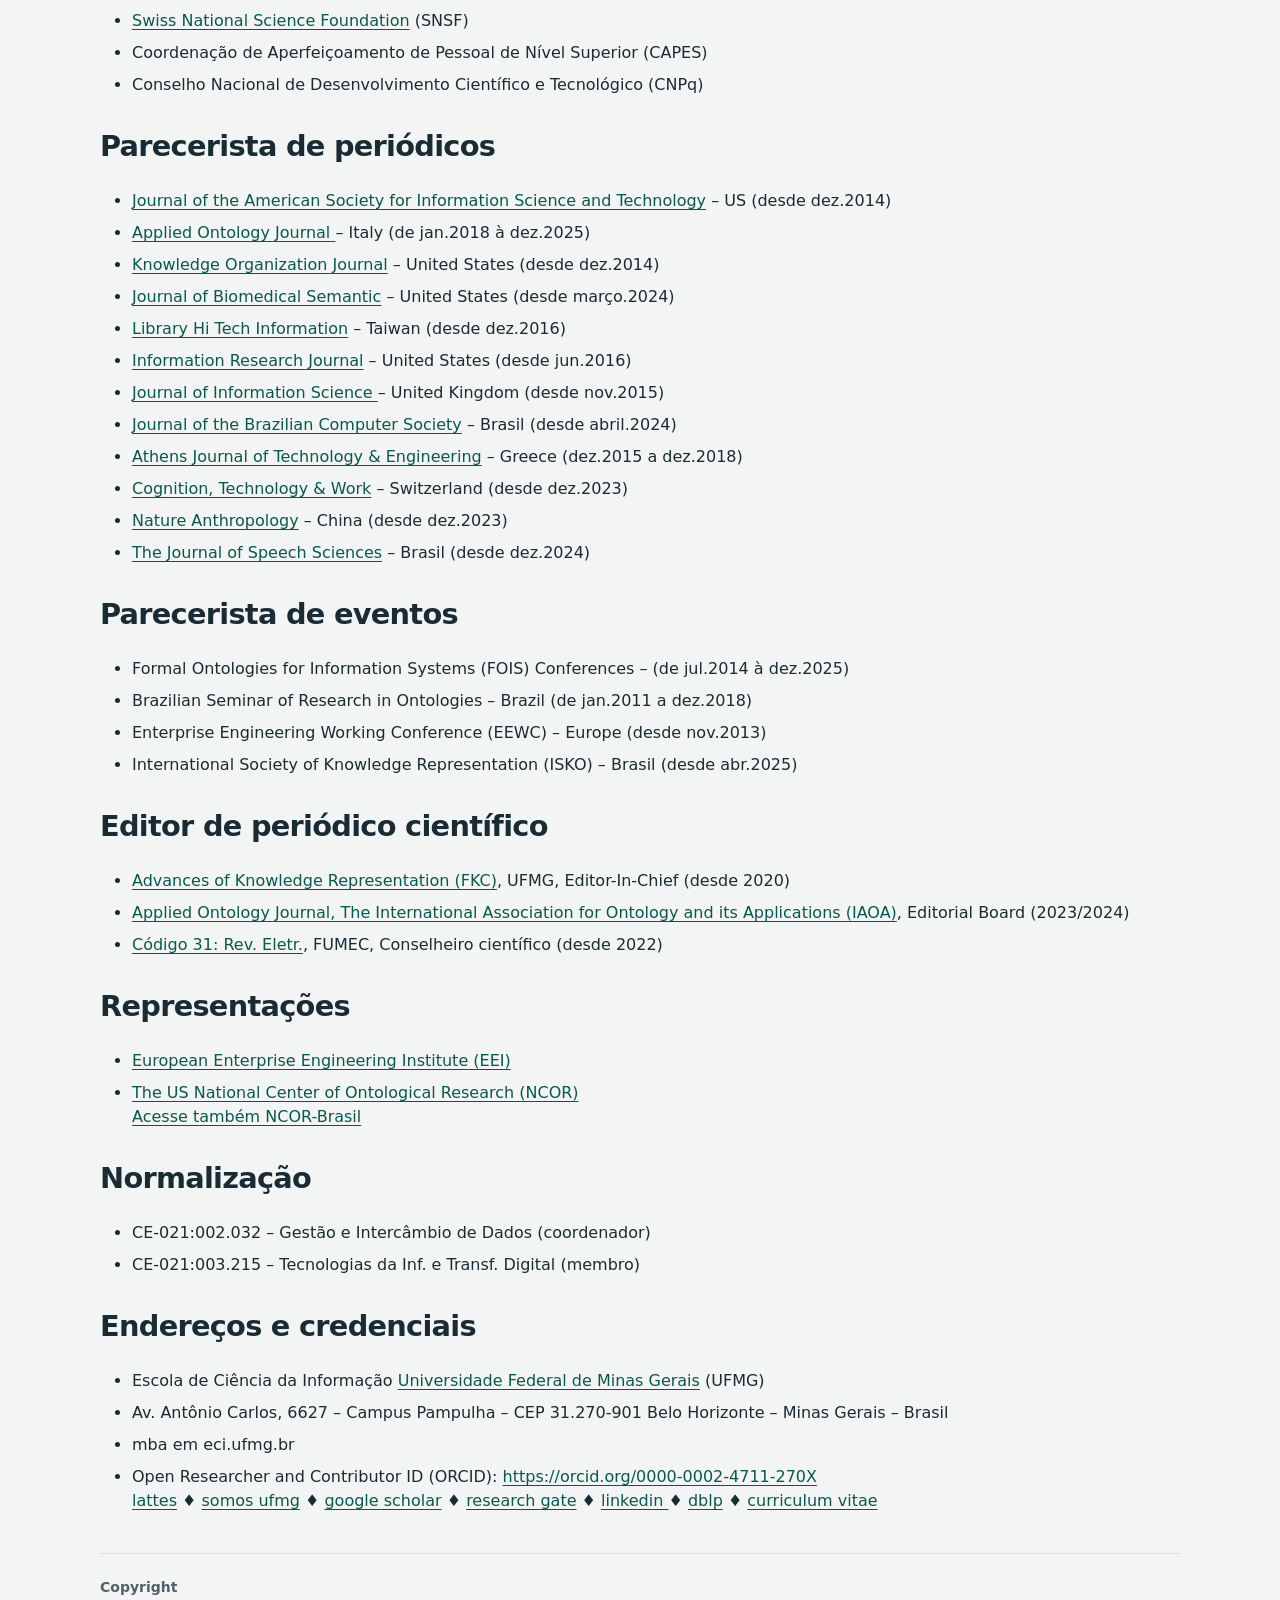
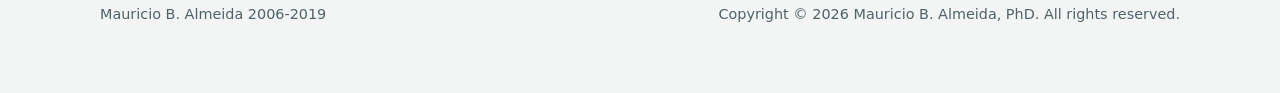
==== commit 0361f783: "Aplicar a identidade visual às páginas principais" ====
--- a/index.html
+++ b/index.html
@@ -40,21 +40,14 @@
       rel="stylesheet"
       href="https://fonts.googleapis.com/css2?family=Material+Symbols+Outlined"
     />
+    <link rel="stylesheet" href="./site-theme.css" />
   </head>
-  <body>
-    <div class="menu-mobile-header" onclick="toggleSidebar()">
-      <span class="material-symbols-outlined toggleButton"> menu </span>
-    </div>
-
-    <aside class="sidebar">
-      <div class="icons">
-        <span class="material-symbols-outlined" onclick="toggleSidebar()"
-          >close</span
-        >
-      </div>
-      <nav class="nav">
+  <body class="site-layout">
+    <header class="site-header"><div class="top"><div class="wrap"><strong>MBA</strong><span>Universidade Federal de Minas Gerais</span></div></div>
+<div class="hero wrap"><div class="eyebrow">Ensino e pesquisa</div><h1>Mauricio B. Almeida</h1><p>Ontologia Aplicada e Ciência da Informação</p></div></header>
+    <nav class="site-nav wrap" aria-label="Navegação principal">
         <ul class="nav__list">
-          <li><a href="./index.html">Informações</a></li>
+          <li><a href="./index.html" aria-current="page">Informações</a></li>
           <li><a href="./ProjectsPage/projects.html">Projetos</a></li>
           <li>
             <a href="./PublicationsPage/publications.html">Publicações</a>
@@ -66,18 +59,14 @@
           <li><a href="./EnglishPage/english.html">English</a></li>
         </ul>
       </nav>
-    </aside>
 
     <main class="main-content">
-      <div class="faixa-topo">
-        <h1>Mauricio B. Almeida</h1>
-      </div>
       <div class="main-content__text">
         <div class="projetos-container">
-          <h1>Informações</h1>
+          <h2 class="home-intro">Informações</h2>
 
           <h3>Bem vindo,</h3>
-          <p style="color: #008000">
+          <p>
             Nesse site você vai encontrar informações sobre minhas atividades de
             ensino e pesquisa.
           </p>
--- a/site-theme.css
+++ b/site-theme.css
@@ -0,0 +1,89 @@
+:root {color-scheme:light;--dark:#102c30;--teal:#075950;--mint:#a9d9ce;--paper:#f3f5f4;--ink:#192c35;--line:#d6e0dd}
+* {box-sizing:border-box}
+body {margin:0;background:var(--paper);color:var(--ink);font:1rem/1.65 system-ui,sans-serif}
+.wrap {width:min(1080px,calc(100% - 3rem));margin-inline:auto}
+.site-header {background:var(--dark);color:#f7fbfa}
+.top {border-bottom:1px solid #3c5a5c;padding:.85rem 0}
+.top .wrap {display:flex;justify-content:space-between;flex-wrap:wrap;gap:.25rem 1rem}
+.top strong,.eyebrow {font-weight:750;letter-spacing:.12em;text-transform:uppercase}
+.top span,.hero p {color:#b8d4d2}
+.hero {padding:2.8rem 0 2.5rem}
+.eyebrow {color:var(--mint);font-size:.85rem}
+h1 {font-size:clamp(2.5rem,6.5vw,4.6rem);letter-spacing:-.045em;line-height:1.04;margin:.6rem 0 .75rem}
+.hero p {margin:0;font-size:1.08rem}
+.site-nav ul {list-style:none;padding: .75rem 0;margin:0;display:flex;flex-wrap:wrap;gap:.4rem;border-bottom:1px solid var(--line)}
+.site-nav a {display:block;background:#fff;border:1px solid var(--line);border-radius:.45rem;padding:.4rem .8rem;text-decoration:none;font-weight:700;color:var(--ink)}
+.site-nav a[aria-current],.site-nav a:hover {background:var(--teal);color:white;border-color:var(--teal)}
+.site-layout .main-content {padding:1.6rem 0 2.75rem}
+section {padding:1.35rem 0;border-bottom:1px solid var(--line)}
+section:first-child {padding-top:0}
+h2 {font-size:clamp(1.5rem,4vw,1.9rem);line-height:1.25;margin:0 0 1rem;letter-spacing:-.025em}
+h3 {margin:.5rem 0}
+p,li {overflow-wrap:anywhere}
+section p,section ul,section ol {max-width:84ch}
+.home-intro + h3 + p {background:#e6efed;border-left:3px solid #548f82;padding:.65rem .9rem}
+a {color:var(--teal);text-underline-offset:.17em}
+a:focus-visible {outline:3px solid #388b7b;outline-offset:3px}
+section li+li {margin-top:.3rem}
+img {max-width:100%;height:auto}
+div[class^="books"] {display:grid;grid-template-columns:repeat(auto-fit,minmax(min(145px,100%),1fr));gap:.8rem}
+div[class^="books"]>div {border:1px solid var(--line);border-radius:.6rem;background:white;text-align:center;padding:.8rem}
+div[class^="books"] img {height:180px;width:100%;object-fit:contain}
+div[class^="books"] p {margin:.5rem 0 0}
+.site-layout .site-footer {border-top:1px solid var(--line);padding:1.2rem 0;color:#4f6268;font-size:.875rem}
+.site-layout .site-footer p,.site-layout .site-footer h4 {margin:.2rem 0}
+@media(max-width:520px) {.wrap {width:calc(100% - 2rem)}.hero {padding:2rem 0}}
+
+.site-layout {
+  --verde-ufmg: var(--teal);
+  --cor-texto: var(--ink);
+}
+.site-layout .main-content {
+  width: min(1080px, calc(100% - 3rem));
+  margin-inline: auto;
+  min-width: 0;
+}
+.site-layout .main-content__text {
+  padding: 0;
+  font: inherit;
+  overflow-wrap: anywhere;
+}
+.site-layout .main-content__text > :is(.projetos-container, .livros-container) {
+  background: transparent;
+  padding: 0;
+  border: 0;
+  box-shadow: none;
+}
+.site-layout .main-content__text h2 {color: var(--ink)}
+.site-layout .main-content__text p {text-align: start}
+.site-layout .main-content__text a {color: var(--teal); text-decoration: underline}
+.site-layout .main-content__text a:visited {color: #344e57}
+.site-layout .site-footer {
+  background: transparent;
+  margin-top: 2.5rem;
+  gap: 1rem;
+}
+.site-layout .site-footer p {color: inherit}
+.site-layout .footer-left h4 {border: 0; padding: 0; font-size: inherit; font-weight: 700}
+.site-layout .main-content__text .btn-filtro {
+  background: white;
+  color: var(--ink);
+  border: 1px solid var(--line);
+}
+.site-layout .main-content__text .btn-filtro:is(.ativo, :hover) {
+  background: var(--teal);
+  color: white;
+  border-color: var(--teal);
+}
+.site-layout :is(button, input):focus-visible {outline: 3px solid #388b7b; outline-offset: 3px}
+.site-layout :is(#buscaCurso, #buscaPublicacao) {max-width: 100%}
+.site-layout .livro-info {min-width: 0}
+.site-layout .foto-grid {grid-template-columns: repeat(auto-fit, minmax(min(220px, 100%), 1fr))}
+.site-layout div[class^="books"] > div {width: auto}
+.site-layout .cover-placeholder {aspect-ratio: auto; height: 180px; margin: 0; box-shadow: none}
+.site-layout .cover-placeholder span {font-family: inherit}
+
+@media (max-width: 520px) {
+  .site-layout .main-content {width: calc(100% - 2rem)}
+  .site-layout .livro-item {flex-wrap: wrap}
+}
